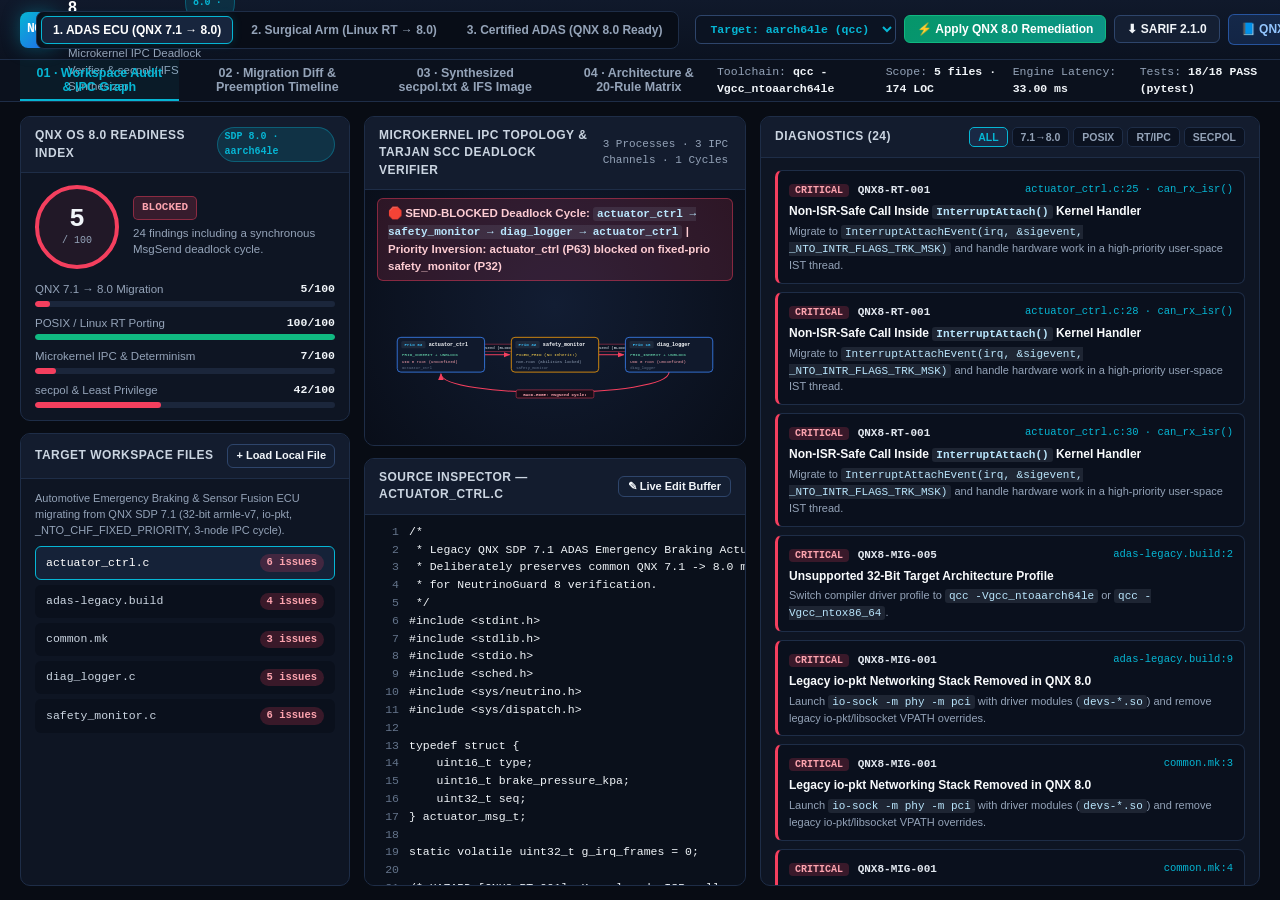
==== docs/index.html @ e508e024 "Initial release of NeutrinoGuard 8 for QNX OS 8.0 (SDP 8.0)" ====
<!DOCTYPE html>
<html lang="en">
<head>
  <meta charset="UTF-8" />
  <meta name="viewport" content="width=device-width, initial-scale=1.0" />
  <title>NeutrinoGuard 8 — Host Static Analyzer, IPC Verifier &amp; secpol Synthesizer for QNX OS 8.0</title>
  <link rel="stylesheet" href="styles.css" />
</head>
<body>
  <!-- Top Workstation Command Bar -->
  <header class="topbar">
    <div class="brand">
      <div class="brand-badge">NG8</div>
      <div>
        <div class="brand-title">
          NeutrinoGuard 8
          <span class="version-pill">QNX SDP 8.0 · v1.0.0</span>
        </div>
        <div class="brand-sub">Host Static Analyzer, Microkernel IPC Deadlock Verifier &amp; secpol / IFS Synthesizer</div>
      </div>
    </div>

    <div class="preset-bar" role="group" aria-label="Reference Workspaces">
      <button class="preset-btn active" data-preset="legacy_adas_71" id="btn-preset-legacy">
        1. ADAS ECU (QNX 7.1 → 8.0)
      </button>
      <button class="preset-btn" data-preset="surgical_arm_linux" id="btn-preset-surgical">
        2. Surgical Arm (Linux RT → 8.0)
      </button>
      <button class="preset-btn" data-preset="certified_adas_80" id="btn-preset-certified">
        3. Certified ADAS (QNX 8.0 Ready)
      </button>
    </div>

    <div class="actions-bar">
      <select id="arch-select" class="arch-select" aria-label="QNX 8.0 Target Architecture">
        <option value="aarch64le">Target: aarch64le (qcc)</option>
        <option value="x86_64">Target: x86_64 (qcc)</option>
      </select>
      <button class="btn btn-remediate" id="btn-auto-remediate" title="Load QNX 8.0 Remediated Reference">
        ⚡ Apply QNX 8.0 Remediation
      </button>
      <button class="btn" id="btn-export-sarif" title="Download OASIS SARIF 2.1.0 Report">
        ⬇ SARIF 2.1.0
      </button>
      <a class="btn btn-codelab" href="codelab.html" id="link-codelab">
        📘 QNX 8.0 Codelab ↗
      </a>
    </div>
  </header>

  <!-- Sub-navigation View Switcher & Live Telemetry -->
  <nav class="viewtabs">
    <div class="tab-group" role="tablist">
      <button class="view-tab active" data-view="audit" id="tab-audit">
        01 · Workspace Audit &amp; IPC Graph
      </button>
      <button class="view-tab" data-view="diff" id="tab-diff">
        02 · Migration Diff &amp; Preemption Timeline
      </button>
      <button class="view-tab" data-view="artifacts" id="tab-artifacts">
        03 · Synthesized secpol.txt &amp; IFS Image
      </button>
      <button class="view-tab" data-view="arch" id="tab-arch">
        04 · Architecture &amp; 20-Rule Matrix
      </button>
    </div>
    <div class="telemetry-strip" id="telemetry-strip">
      <span>Toolchain: <strong id="tel-toolchain">qcc -Vgcc_ntoaarch64le</strong></span>
      <span>Scope: <strong id="tel-scope">5 files · 169 LOC</strong></span>
      <span>Engine Latency: <strong id="tel-latency">1.4 ms</strong></span>
      <span>Tests: <strong>18/18 PASS (pytest)</strong></span>
    </div>
  </nav>

  <!-- Main Workstation Body -->
  <main class="workspace">
    <!-- ==================== VIEW 1: LIVE AUDIT & IPC GRAPH ==================== -->
    <section class="view-pane active" id="view-audit">
      <!-- Left Column: Readiness Score, Domain Breakdown & Workspace Files -->
      <div class="col-stack">
        <div class="card">
          <div class="card-header">
            <span class="card-title">QNX OS 8.0 Readiness Index</span>
            <span class="version-pill" id="target-os-pill">SDP 8.0 · 64-bit</span>
          </div>
          <div class="card-body">
            <div class="score-hero">
              <div class="score-ring" id="score-ring">
                <span class="score-num" id="score-num">5</span>
                <span class="score-denom">/ 100</span>
              </div>
              <div>
                <div class="status-badge status-BLOCKED" id="status-badge">BLOCKED</div>
                <div style="font-size: 11.5px; color: var(--text-secondary);" id="score-caption">
                  Critical QNX 8.0 incompatibilities or blocking IPC cycles detected.
                </div>
              </div>
            </div>

            <div class="domain-bars" id="domain-bars"></div>
          </div>
        </div>

        <div class="card" style="flex: 1;">
          <div class="card-header">
            <span class="card-title">Target Workspace Files</span>
            <label class="btn" style="padding: 3px 8px; font-size: 11px;">
              + Load Local File
              <input type="file" id="local-file-input" accept=".c,.cc,.cpp,.h,.hpp,.build,.mk,Makefile,.cmake" multiple hidden />
            </label>
          </div>
          <div class="card-body">
            <div style="font-size: 11px; color: var(--text-secondary); margin-bottom: 8px;" id="preset-desc"></div>
            <div class="file-list" id="file-list"></div>
          </div>
        </div>
      </div>

      <!-- Center Column: Interactive Microkernel IPC Topology SVG + Source Inspector / Live Editor -->
      <div class="col-stack">
        <div class="card ipc-card">
          <div class="card-header">
            <span class="card-title">Microkernel IPC Topology &amp; Tarjan SCC Deadlock Verifier</span>
            <span style="font-family: var(--font-mono); font-size: 11px; color: var(--text-secondary);" id="ipc-metrics-tag">
              3 Nodes · 3 Channels
            </span>
          </div>
          <div class="ipc-canvas-wrap">
            <div class="hazard-callout danger" id="ipc-banner"></div>
            <svg id="ipc-svg" viewBox="0 0 880 225" preserveAspectRatio="xMidYMid meet"></svg>
          </div>
        </div>

        <div class="card editor-card">
          <div class="card-header">
            <span class="card-title" id="active-file-title">Source Inspector — actuator_ctrl.c</span>
            <div style="display: flex; gap: 6px; align-items: center;">
              <button class="btn" id="btn-toggle-edit" style="padding: 3px 9px; font-size: 11px;">
                ✎ Live Edit Buffer
              </button>
            </div>
          </div>
          <div class="editor-wrap">
            <div class="code-lines-view" id="code-lines-view"></div>
            <textarea class="live-textarea" id="live-textarea" spellcheck="false" style="display: none;"></textarea>
          </div>
        </div>
      </div>

      <!-- Right Column: Diagnostics & QNX 8.0 Remediation Inspector -->
      <div class="col-stack">
        <div class="card" style="flex: 1;">
          <div class="card-header">
            <span class="card-title" id="diag-header-title">Diagnostics (24)</span>
            <div class="filter-pills" id="domain-filters">
              <button class="filter-pill active" data-dom="ALL">ALL</button>
              <button class="filter-pill" data-dom="MIGRATION">7.1→8.0</button>
              <button class="filter-pill" data-dom="PORTING">POSIX</button>
              <button class="filter-pill" data-dom="REALTIME">RT/IPC</button>
              <button class="filter-pill" data-dom="SECURITY">SECPOL</button>
            </div>
          </div>
          <div class="card-body">
            <div class="diag-list" id="diag-list"></div>
          </div>
        </div>
      </div>
    </section>

    <!-- ==================== VIEW 2: MIGRATION DIFF & PREEMPTION TIMELINE ==================== -->
    <section class="view-pane" id="view-diff">
      <div class="col-stack">
        <div class="card" style="flex: 1;">
          <div class="card-header">
            <span class="card-title">Detected Incompatibilities (Select Rule)</span>
            <span class="version-pill" id="diff-count-pill">24 Patches</span>
          </div>
          <div class="card-body">
            <div class="diag-list" id="diff-rule-list"></div>
          </div>
        </div>
      </div>

      <div class="col-stack">
        <div class="card" style="flex: 0 0 315px;">
          <div class="card-header">
            <span class="card-title" id="selected-diff-title">Side-by-Side QNX OS 8.0 Code Transformation</span>
            <span style="font-family: var(--font-mono); font-size: 11px; color: var(--accent-cyan);" id="selected-diff-ref"></span>
          </div>
          <div class="card-body" style="display: flex; flex-direction: column; gap: 10px;">
            <p style="font-size: 12px; color: var(--text-secondary);" id="selected-diff-msg"></p>
            <div class="diff-split" style="flex: 1;">
              <div>
                <div style="font-size: 11px; font-weight: 700; color: #fda4af; margin-bottom: 4px;">
                  − Legacy QNX 7.1 / Linux RT Pattern (Non-Compliant)
                </div>
                <pre class="code-box before" id="diff-before-box"></pre>
              </div>
              <div>
                <div style="font-size: 11px; font-weight: 700; color: #6ee7b7; margin-bottom: 4px;">
                  + QNX OS 8.0 Remediated Pattern (Verified)
                </div>
                <pre class="code-box after" id="diff-after-box"></pre>
              </div>
            </div>
          </div>
        </div>

        <div class="card" style="flex: 1;">
          <div class="card-header">
            <span class="card-title">QNX Microkernel Priority-Inversion Preemption Model (SCHED_FIFO)</span>
            <span class="version-pill">_NTO_CHF_FIXED_PRIORITY vs Priority Inheritance</span>
          </div>
          <div class="card-body" style="display: flex; align-items: center; justify-content: center; background: #090e19;">
            <svg id="preemption-svg" viewBox="0 0 1120 265" style="width: 100%; height: 100%;"></svg>
          </div>
        </div>
      </div>
    </section>

    <!-- ==================== VIEW 3: SYNTHESIZED SECPOL & IFS ARTIFACTS ==================== -->
    <section class="view-pane" id="view-artifacts">
      <div class="card">
        <div class="card-header">
          <span class="card-title">1 · Mandatory Security Policy (secpol.txt)</span>
          <button class="btn" data-copy="artifact-secpol" style="padding: 3px 8px; font-size: 11px;">Copy</button>
        </div>
        <pre class="artifact-pre" id="artifact-secpol"></pre>
      </div>

      <div class="card">
        <div class="card-header">
          <span class="card-title" id="ifs-card-title">2 · Bootable IFS Image (qnx800-qemu-aarch64le.build)</span>
          <button class="btn" data-copy="artifact-ifs" style="padding: 3px 8px; font-size: 11px;">Copy</button>
        </div>
        <pre class="artifact-pre" id="artifact-ifs"></pre>
      </div>

      <div class="col-stack">
        <div class="card" style="flex: 1;">
          <div class="card-header">
            <span class="card-title">3 · QNX SDP 8.0 CMake Toolchain</span>
            <button class="btn" data-copy="artifact-cmake" style="padding: 3px 8px; font-size: 11px;">Copy</button>
          </div>
          <pre class="artifact-pre" id="artifact-cmake"></pre>
        </div>

        <div class="card" style="flex: 0 0 235px;">
          <div class="card-header">
            <span class="card-title">Host-to-Target Build &amp; QEMU Launch Pipeline</span>
            <span class="version-pill">QNX Everywhere 8.0</span>
          </div>
          <pre class="artifact-pre" id="artifact-commands"></pre>
        </div>
      </div>
    </section>

    <!-- ==================== VIEW 4: ARCHITECTURE & 20-RULE MATRIX ==================== -->
    <section class="view-pane" id="view-arch">
      <div class="card">
        <div class="card-header">
          <span class="card-title">NeutrinoGuard 8 — Host-to-Target Verification &amp; Synthesis Architecture</span>
          <span class="version-pill">Zero-Dependency Python 3.10+ CLI · Browser Engine · OASIS SARIF 2.1.0</span>
        </div>
        <div class="card-body" style="padding: 8px 14px; background: #090e19; display: flex; align-items: center;">
          <svg id="arch-svg" viewBox="0 0 1800 220" style="width: 100%; height: 100%;"></svg>
        </div>
      </div>

      <div class="card">
        <div class="card-header">
          <span class="card-title">Complete 20-Rule QNX OS 8.0 Verification Matrix (4 Engineering Domains)</span>
          <span style="font-family: var(--font-mono); font-size: 11px; color: var(--accent-emerald);">
            All 20 Rules Covered by Deterministic Unit Tests (18/18 PASS)
          </span>
        </div>
        <div class="card-body">
          <div class="rule-grid" id="rule-matrix-grid"></div>
        </div>
      </div>
    </section>
  </main>

  <script src="presets.js"></script>
  <script src="engine.js"></script>
  <script src="app.js"></script>
</body>
</html>
---- docs/styles.css ----
/* NeutrinoGuard 8 — Precision Industrial RTOS Workstation Stylesheet */
:root {
  --bg-canvas: #080c14;
  --bg-panel: #0e1523;
  --bg-panel-alt: #131c2e;
  --bg-code: #0a101b;
  --border: #1e2d47;
  --border-bright: #2e456b;
  --text-primary: #f1f5f9;
  --text-secondary: #94a3b8;
  --text-muted: #64748b;
  --accent-cyan: #06b6d4;
  --accent-blue: #3b82f6;
  --accent-emerald: #10b981;
  --accent-amber: #f59e0b;
  --accent-crimson: #f43f5e;
  --accent-violet: #8b5cf6;
  --font-sans: "Inter", -apple-system, BlinkMacSystemFont, "Segoe UI", Roboto, sans-serif;
  --font-mono: "JetBrains Mono", "SFMono-Regular", Menlo, Monaco, Consolas, monospace;
}

* {
  box-sizing: border-box;
  margin: 0;
  padding: 0;
}

html, body {
  background: var(--bg-canvas);
  color: var(--text-primary);
  font-family: var(--font-sans);
  font-size: 13px;
  line-height: 1.45;
  height: 100vh;
  overflow: hidden;
  -webkit-font-smoothing: antialiased;
}

/* Top Header Bar */
.topbar {
  height: 60px;
  background: linear-gradient(180deg, #10192b 0%, #0b1220 100%);
  border-bottom: 1px solid var(--border);
  display: flex;
  align-items: center;
  justify-content: space-between;
  padding: 0 20px;
  gap: 16px;
}

.brand {
  display: flex;
  align-items: center;
  gap: 12px;
  min-width: 0;
}

.brand-badge {
  width: 36px;
  height: 36px;
  border-radius: 8px;
  background: linear-gradient(135deg, #06b6d4 0%, #2563eb 100%);
  display: flex;
  align-items: center;
  justify-content: center;
  font-family: var(--font-mono);
  font-weight: 800;
  font-size: 13px;
  color: #ffffff;
  letter-spacing: -0.5px;
  box-shadow: 0 0 18px rgba(6, 182, 212, 0.35);
  flex-shrink: 0;
}

.brand-title {
  font-size: 16px;
  font-weight: 700;
  letter-spacing: -0.3px;
  color: #ffffff;
  display: flex;
  align-items: center;
  gap: 8px;
}

.version-pill {
  font-family: var(--font-mono);
  font-size: 10px;
  font-weight: 600;
  padding: 2px 7px;
  border-radius: 99px;
  background: rgba(6, 182, 212, 0.14);
  color: var(--accent-cyan);
  border: 1px solid rgba(6, 182, 212, 0.35);
}

.brand-sub {
  font-size: 11.5px;
  color: var(--text-secondary);
}

.preset-bar {
  display: flex;
  align-items: center;
  gap: 6px;
  background: #080d17;
  padding: 4px;
  border-radius: 8px;
  border: 1px solid var(--border);
}

.preset-btn {
  background: transparent;
  border: 1px solid transparent;
  color: var(--text-secondary);
  font-family: var(--font-sans);
  font-size: 12px;
  font-weight: 600;
  padding: 6px 11px;
  border-radius: 6px;
  cursor: pointer;
  transition: all 0.15s ease;
  white-space: nowrap;
}

.preset-btn:hover {
  color: var(--text-primary);
  background: rgba(255, 255, 255, 0.04);
}

.preset-btn.active {
  background: #17253d;
  color: #ffffff;
  border-color: var(--accent-cyan);
  box-shadow: 0 0 10px rgba(6, 182, 212, 0.18);
}

.actions-bar {
  display: flex;
  align-items: center;
  gap: 8px;
}

.arch-select {
  background: #0b1322;
  color: var(--accent-cyan);
  border: 1px solid var(--border-bright);
  border-radius: 6px;
  padding: 6px 10px;
  font-family: var(--font-mono);
  font-size: 11.5px;
  font-weight: 600;
  cursor: pointer;
}

.btn {
  border-radius: 6px;
  padding: 6px 12px;
  font-size: 12px;
  font-weight: 600;
  cursor: pointer;
  border: 1px solid var(--border-bright);
  background: #141f33;
  color: var(--text-primary);
  text-decoration: none;
  display: inline-flex;
  align-items: center;
  gap: 6px;
  white-space: nowrap;
  transition: all 0.15s ease;
}

.btn:hover {
  border-color: var(--accent-cyan);
  background: #1b2a44;
}

.btn-remediate {
  background: linear-gradient(135deg, #059669 0%, #0d9488 100%);
  border-color: #10b981;
  color: #ffffff;
}

.btn-remediate:hover {
  filter: brightness(1.1);
  border-color: #34d399;
}

.btn-codelab {
  background: rgba(59, 130, 246, 0.16);
  border-color: rgba(59, 130, 246, 0.5);
  color: #93c5fd;
}

/* Sub-navigation View Tabs */
.viewtabs {
  height: 42px;
  background: #0b111d;
  border-bottom: 1px solid var(--border);
  display: flex;
  align-items: center;
  justify-content: space-between;
  padding: 0 20px;
}

.tab-group {
  display: flex;
  gap: 6px;
  height: 100%;
}

.view-tab {
  background: transparent;
  border: none;
  border-bottom: 2px solid transparent;
  color: var(--text-secondary);
  font-family: var(--font-sans);
  font-size: 12.5px;
  font-weight: 600;
  padding: 0 14px;
  cursor: pointer;
  display: flex;
  align-items: center;
  gap: 7px;
  transition: color 0.15s ease;
}

.view-tab:hover {
  color: var(--text-primary);
}

.view-tab.active {
  color: var(--accent-cyan);
  border-bottom-color: var(--accent-cyan);
  background: rgba(6, 182, 212, 0.06);
}

.telemetry-strip {
  display: flex;
  align-items: center;
  gap: 16px;
  font-family: var(--font-mono);
  font-size: 11.5px;
  color: var(--text-secondary);
}

.telemetry-strip strong {
  color: var(--text-primary);
}

/* Main Workspace Container */
.workspace {
  height: calc(100vh - 102px);
  padding: 14px 20px;
  overflow: hidden;
}

.view-pane {
  display: none;
  height: 100%;
}

.view-pane.active {
  display: grid;
}

/* VIEW 1: 3-Column Audit & IPC Workstation */
#view-audit.active {
  grid-template-columns: 330px minmax(0, 1fr) 500px;
  gap: 14px;
}

.col-stack {
  display: flex;
  flex-direction: column;
  gap: 12px;
  height: 100%;
  min-height: 0;
  min-width: 0;
}

.card {
  background: var(--bg-panel);
  border: 1px solid var(--border);
  border-radius: 10px;
  display: flex;
  flex-direction: column;
  min-height: 0;
  min-width: 0;
  overflow: hidden;
}

.card-header {
  padding: 10px 14px;
  background: var(--bg-panel-alt);
  border-bottom: 1px solid var(--border);
  display: flex;
  align-items: center;
  justify-content: space-between;
  gap: 8px;
  flex-shrink: 0;
}

.card-title {
  font-size: 12px;
  font-weight: 700;
  text-transform: uppercase;
  letter-spacing: 0.5px;
  color: #cbd5e1;
}

.card-body {
  padding: 12px 14px;
  overflow-y: auto;
  flex: 1;
  min-height: 0;
}

/* Readiness Score Card */
.score-hero {
  display: flex;
  align-items: center;
  gap: 14px;
  margin-bottom: 12px;
}

.score-ring {
  width: 84px;
  height: 84px;
  border-radius: 50%;
  display: flex;
  flex-direction: column;
  align-items: center;
  justify-content: center;
  border: 4px solid var(--accent-crimson);
  background: rgba(244, 63, 94, 0.08);
  flex-shrink: 0;
}

.score-ring.ready {
  border-color: var(--accent-emerald);
  background: rgba(16, 185, 129, 0.1);
}

.score-ring.warn {
  border-color: var(--accent-amber);
  background: rgba(245, 158, 11, 0.1);
}

.score-num {
  font-family: var(--font-mono);
  font-size: 26px;
  font-weight: 800;
  line-height: 1;
}

.score-denom {
  font-family: var(--font-mono);
  font-size: 10px;
  color: var(--text-secondary);
  margin-top: 2px;
}

.status-badge {
  display: inline-block;
  font-family: var(--font-mono);
  font-size: 11px;
  font-weight: 700;
  padding: 3px 8px;
  border-radius: 5px;
  margin-bottom: 5px;
}

.status-BLOCKED {
  background: rgba(244, 63, 94, 0.18);
  color: #fda4af;
  border: 1px solid rgba(244, 63, 94, 0.45);
}

.status-NEEDS_REMEDIATION {
  background: rgba(245, 158, 11, 0.18);
  color: #fcd34d;
  border: 1px solid rgba(245, 158, 11, 0.45);
}

.status-READY {
  background: rgba(16, 185, 129, 0.18);
  color: #6ee7b7;
  border: 1px solid rgba(16, 185, 129, 0.45);
}

.domain-bars {
  display: flex;
  flex-direction: column;
  gap: 8px;
}

.dom-row {
  display: flex;
  flex-direction: column;
  gap: 3px;
}

.dom-label-line {
  display: flex;
  justify-content: space-between;
  font-size: 11.5px;
  color: var(--text-secondary);
}

.dom-label-line span:last-child {
  font-family: var(--font-mono);
  font-weight: 700;
  color: var(--text-primary);
}

.bar-track {
  height: 6px;
  border-radius: 99px;
  background: #1b263b;
  overflow: hidden;
}

.bar-fill {
  height: 100%;
  border-radius: 99px;
  transition: width 0.25s ease;
}

/* File Explorer List */
.file-list {
  display: flex;
  flex-direction: column;
  gap: 5px;
}

.file-item {
  display: flex;
  align-items: center;
  justify-content: space-between;
  padding: 7px 10px;
  border-radius: 6px;
  background: #0a101c;
  border: 1px solid transparent;
  cursor: pointer;
  font-family: var(--font-mono);
  font-size: 11.5px;
  color: #cbd5e1;
}

.file-item:hover {
  border-color: var(--border-bright);
}

.file-item.active {
  background: #152238;
  border-color: var(--accent-cyan);
  color: #ffffff;
}

.count-pill {
  font-size: 10.5px;
  font-weight: 700;
  padding: 1px 7px;
  border-radius: 99px;
}

.count-pill.bad {
  background: rgba(244, 63, 94, 0.2);
  color: #fda4af;
}

.count-pill.clean {
  background: rgba(16, 185, 129, 0.18);
  color: #6ee7b7;
}

/* IPC SVG Canvas & Hazard Banners */
.ipc-card {
  flex: 0 0 330px;
}

.ipc-canvas-wrap {
  position: relative;
  flex: 1;
  display: flex;
  flex-direction: column;
  background: radial-gradient(circle at 50% 45%, #121d33 0%, #090e19 100%);
  padding: 8px 12px;
  overflow: hidden;
}

.hazard-callout {
  padding: 6px 10px;
  border-radius: 6px;
  font-size: 11.5px;
  font-weight: 600;
  margin-bottom: 6px;
  display: flex;
  align-items: center;
  justify-content: space-between;
  gap: 8px;
}

.hazard-callout.danger {
  background: rgba(244, 63, 94, 0.15);
  border: 1px solid rgba(244, 63, 94, 0.45);
  color: #fecdd3;
}

.hazard-callout.safe {
  background: rgba(16, 185, 129, 0.13);
  border: 1px solid rgba(16, 185, 129, 0.4);
  color: #a7f3d0;
}

#ipc-svg {
  width: 100%;
  flex: 1;
  min-height: 0;
}

/* Code Editor / Source Inspector */
.editor-card {
  flex: 1;
}

.editor-wrap {
  display: grid;
  grid-template-columns: 1fr;
  height: 100%;
  overflow: hidden;
}

.code-lines-view {
  background: var(--bg-code);
  font-family: var(--font-mono);
  font-size: 11.5px;
  line-height: 1.55;
  overflow-y: auto;
  padding: 8px 0;
}

.code-line {
  display: grid;
  grid-template-columns: 44px 1fr;
  padding: 0 12px 0 0;
  white-space: pre;
}

.code-line.flagged-CRITICAL {
  background: rgba(244, 63, 94, 0.16);
  border-left: 3px solid var(--accent-crimson);
}

.code-line.flagged-HIGH {
  background: rgba(245, 158, 11, 0.14);
  border-left: 3px solid var(--accent-amber);
}

.code-line.flagged-MEDIUM {
  background: rgba(59, 130, 246, 0.13);
  border-left: 3px solid var(--accent-blue);
}

.ln-num {
  color: var(--text-muted);
  text-align: right;
  padding-right: 10px;
  user-select: none;
}

.live-textarea {
  width: 100%;
  height: 100%;
  background: var(--bg-code);
  color: #e2e8f0;
  border: none;
  padding: 10px 14px;
  font-family: var(--font-mono);
  font-size: 12px;
  line-height: 1.5;
  resize: none;
  outline: none;
}

/* Right Column: Diagnostics Inspector */
.filter-pills {
  display: flex;
  gap: 4px;
  flex-wrap: wrap;
}

.filter-pill {
  background: #0b1220;
  border: 1px solid var(--border);
  color: var(--text-secondary);
  font-size: 10.5px;
  font-weight: 700;
  padding: 3px 8px;
  border-radius: 5px;
  cursor: pointer;
}

.filter-pill.active {
  background: #192945;
  color: var(--accent-cyan);
  border-color: var(--accent-cyan);
}

.diag-list {
  display: flex;
  flex-direction: column;
  gap: 8px;
}

.diag-card {
  background: #0a101d;
  border: 1px solid var(--border);
  border-left: 3px solid var(--accent-blue);
  border-radius: 7px;
  padding: 9px 11px;
  cursor: pointer;
  transition: border-color 0.15s ease;
}

.diag-card:hover {
  border-color: var(--accent-cyan);
}

.diag-card.sev-CRITICAL {
  border-left-color: var(--accent-crimson);
}

.diag-card.sev-HIGH {
  border-left-color: var(--accent-amber);
}

.diag-top {
  display: flex;
  align-items: center;
  justify-content: space-between;
  gap: 8px;
  margin-bottom: 4px;
}

.sev-tag {
  font-family: var(--font-mono);
  font-size: 10px;
  font-weight: 800;
  padding: 1px 6px;
  border-radius: 4px;
}

.sev-tag.CRITICAL {
  background: rgba(244, 63, 94, 0.2);
  color: #fda4af;
}

.sev-tag.HIGH {
  background: rgba(245, 158, 11, 0.2);
  color: #fcd34d;
}

.sev-tag.MEDIUM {
  background: rgba(59, 130, 246, 0.2);
  color: #93c5fd;
}

.diag-loc {
  font-family: var(--font-mono);
  font-size: 10.5px;
  color: var(--accent-cyan);
}

.diag-title {
  font-size: 12px;
  font-weight: 700;
  color: #f8fafc;
  margin-bottom: 3px;
}

.diag-fix {
  font-size: 11px;
  color: var(--text-secondary);
}

.diag-fix code,
code {
  font-family: var(--font-mono);
  font-size: 11px;
  background: rgba(148, 163, 184, 0.14);
  color: #bae6fd;
  padding: 1px 4px;
  border-radius: 3px;
}

/* VIEW 2: Side-by-Side Migration Diff & Priority-Inversion Preemption Timeline */
#view-diff.active {
  grid-template-columns: 380px minmax(0, 1fr);
  gap: 14px;
}

.diff-split {
  display: grid;
  grid-template-columns: 1fr 1fr;
  gap: 12px;
}

.code-box {
  background: var(--bg-code);
  border: 1px solid var(--border);
  border-radius: 8px;
  padding: 10px 12px;
  font-family: var(--font-mono);
  font-size: 11.5px;
  line-height: 1.5;
  white-space: pre-wrap;
  word-break: break-word;
  overflow-x: auto;
}

.code-box.before {
  border-top: 3px solid var(--accent-crimson);
  color: #fecdd3;
}

.code-box.after {
  border-top: 3px solid var(--accent-emerald);
  color: #a7f3d0;
}

/* VIEW 3: Synthesized QNX 8.0 Artifacts */
#view-artifacts.active {
  grid-template-columns: 1fr 1fr 1fr;
  gap: 14px;
}

.artifact-pre {
  background: var(--bg-code);
  font-family: var(--font-mono);
  font-size: 11.5px;
  line-height: 1.52;
  color: #e2e8f0;
  white-space: pre;
  overflow: auto;
  height: 100%;
  padding: 12px 14px;
}

/* VIEW 4: Architecture & 20-Rule Matrix */
#view-arch.active {
  grid-template-rows: 295px minmax(0, 1fr);
  gap: 14px;
}

.rule-grid {
  display: grid;
  grid-template-columns: repeat(4, minmax(0, 1fr));
  gap: 10px;
}

.rule-tile {
  background: #0a101d;
  border: 1px solid var(--border);
  border-radius: 7px;
  padding: 8px 10px;
}

.rule-tile-head {
  display: flex;
  justify-content: space-between;
  align-items: center;
  margin-bottom: 4px;
}

.rule-id {
  font-family: var(--font-mono);
  font-size: 11px;
  font-weight: 700;
  color: var(--accent-cyan);
}

.rule-tile-title {
  font-size: 11.5px;
  font-weight: 700;
  color: #f1f5f9;
  margin-bottom: 3px;
}

.rule-tile-desc {
  font-size: 10.5px;
  color: var(--text-secondary);
}
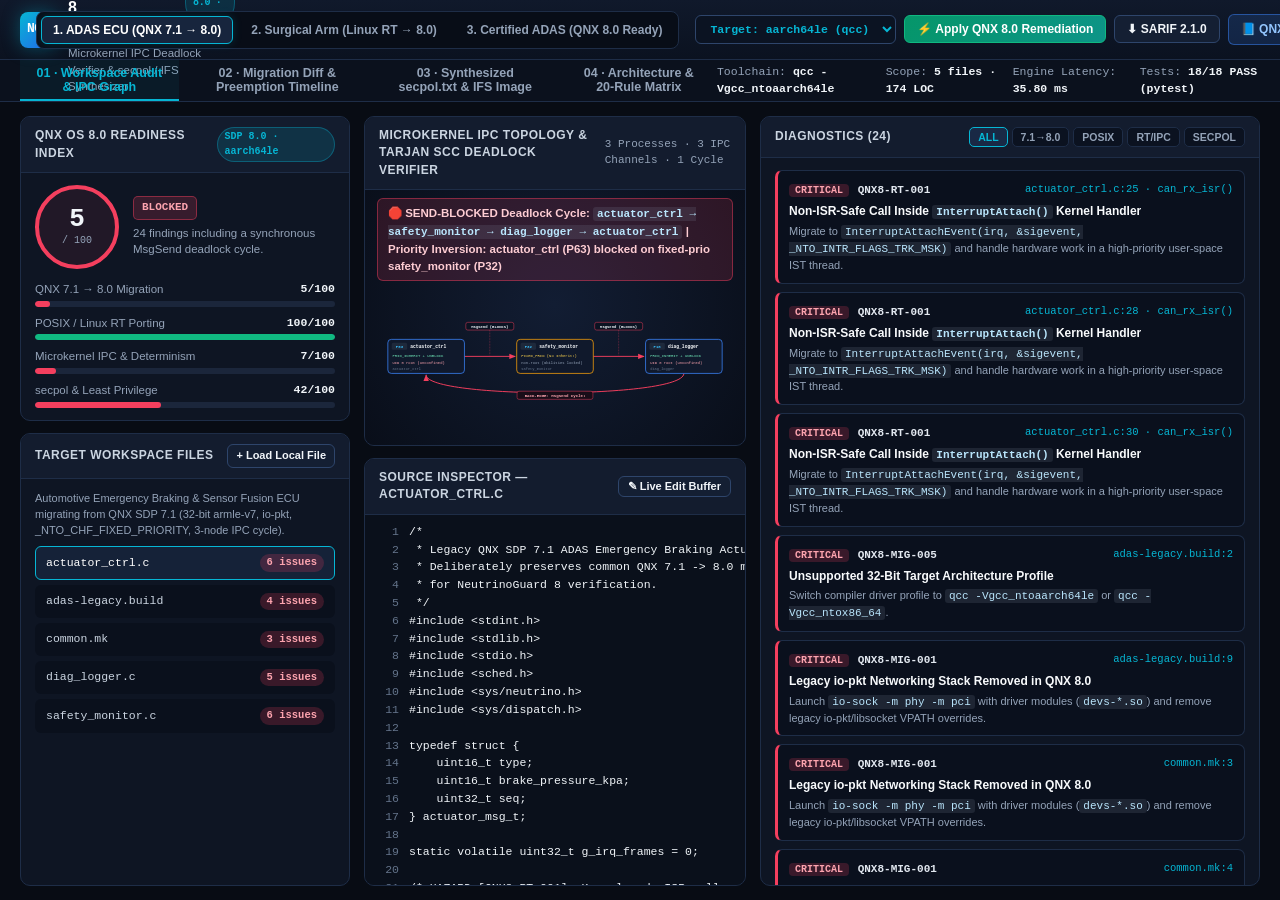
==== commit 0be0f9e8: "Polish IPC SVG label layer spacing and wrap synthesized QNX 8.0 artifact views" ====
--- a/docs/index.html
+++ b/docs/index.html
@@ -128,7 +128,7 @@
           </div>
           <div class="ipc-canvas-wrap">
             <div class="hazard-callout danger" id="ipc-banner"></div>
-            <svg id="ipc-svg" viewBox="0 0 880 225" preserveAspectRatio="xMidYMid meet"></svg>
+            <svg id="ipc-svg" viewBox="0 0 920 232" preserveAspectRatio="xMidYMid meet"></svg>
           </div>
         </div>
 
@@ -246,7 +246,7 @@
           <pre class="artifact-pre" id="artifact-cmake"></pre>
         </div>
 
-        <div class="card" style="flex: 0 0 235px;">
+        <div class="card" style="flex: 0 0 295px;">
           <div class="card-header">
             <span class="card-title">Host-to-Target Build &amp; QEMU Launch Pipeline</span>
             <span class="version-pill">QNX Everywhere 8.0</span>
--- a/docs/styles.css
+++ b/docs/styles.css
@@ -738,13 +738,15 @@
 .artifact-pre {
   background: var(--bg-code);
   font-family: var(--font-mono);
-  font-size: 11.5px;
-  line-height: 1.52;
+  font-size: 10.6px;
+  line-height: 1.42;
   color: #e2e8f0;
-  white-space: pre;
-  overflow: auto;
+  white-space: pre-wrap;
+  overflow-wrap: anywhere;
+  word-break: break-word;
+  overflow-y: auto;
   height: 100%;
-  padding: 12px 14px;
+  padding: 10px 12px;
 }
 
 /* VIEW 4: Architecture & 20-Rule Matrix */
